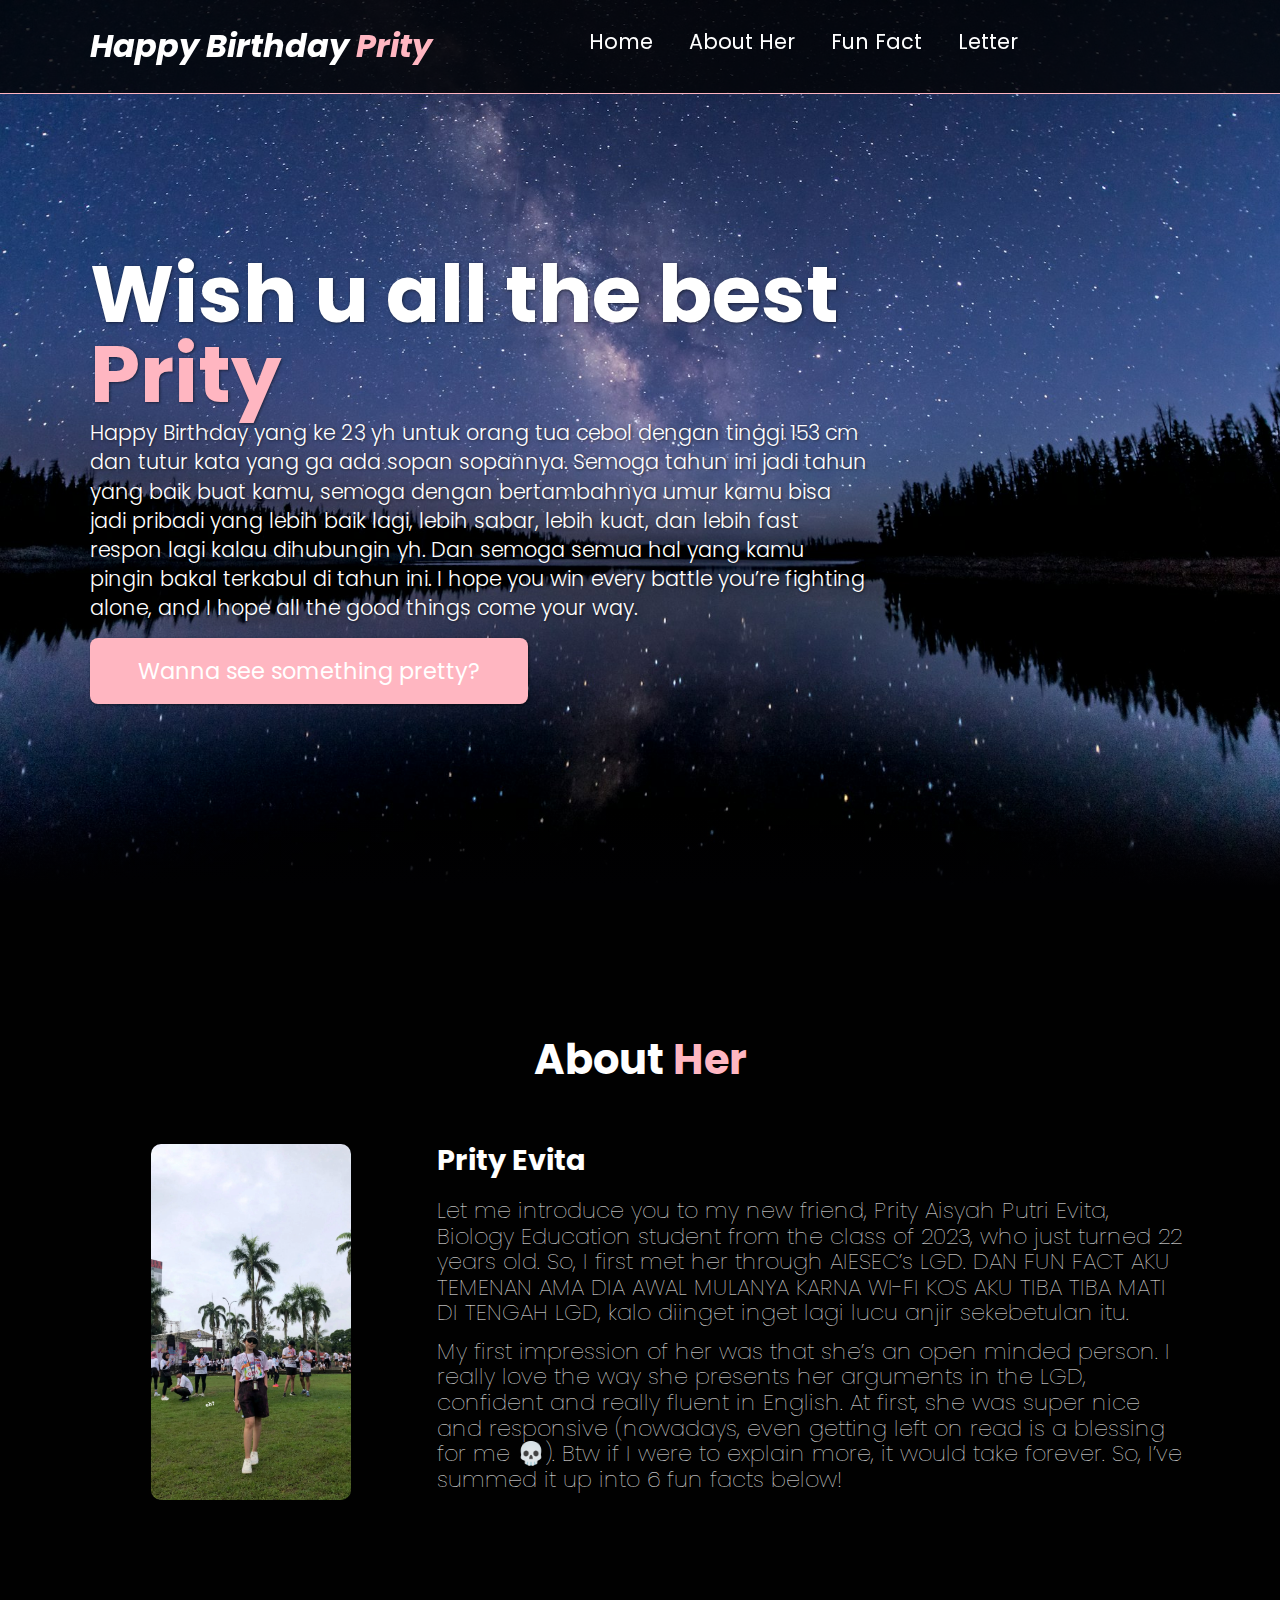
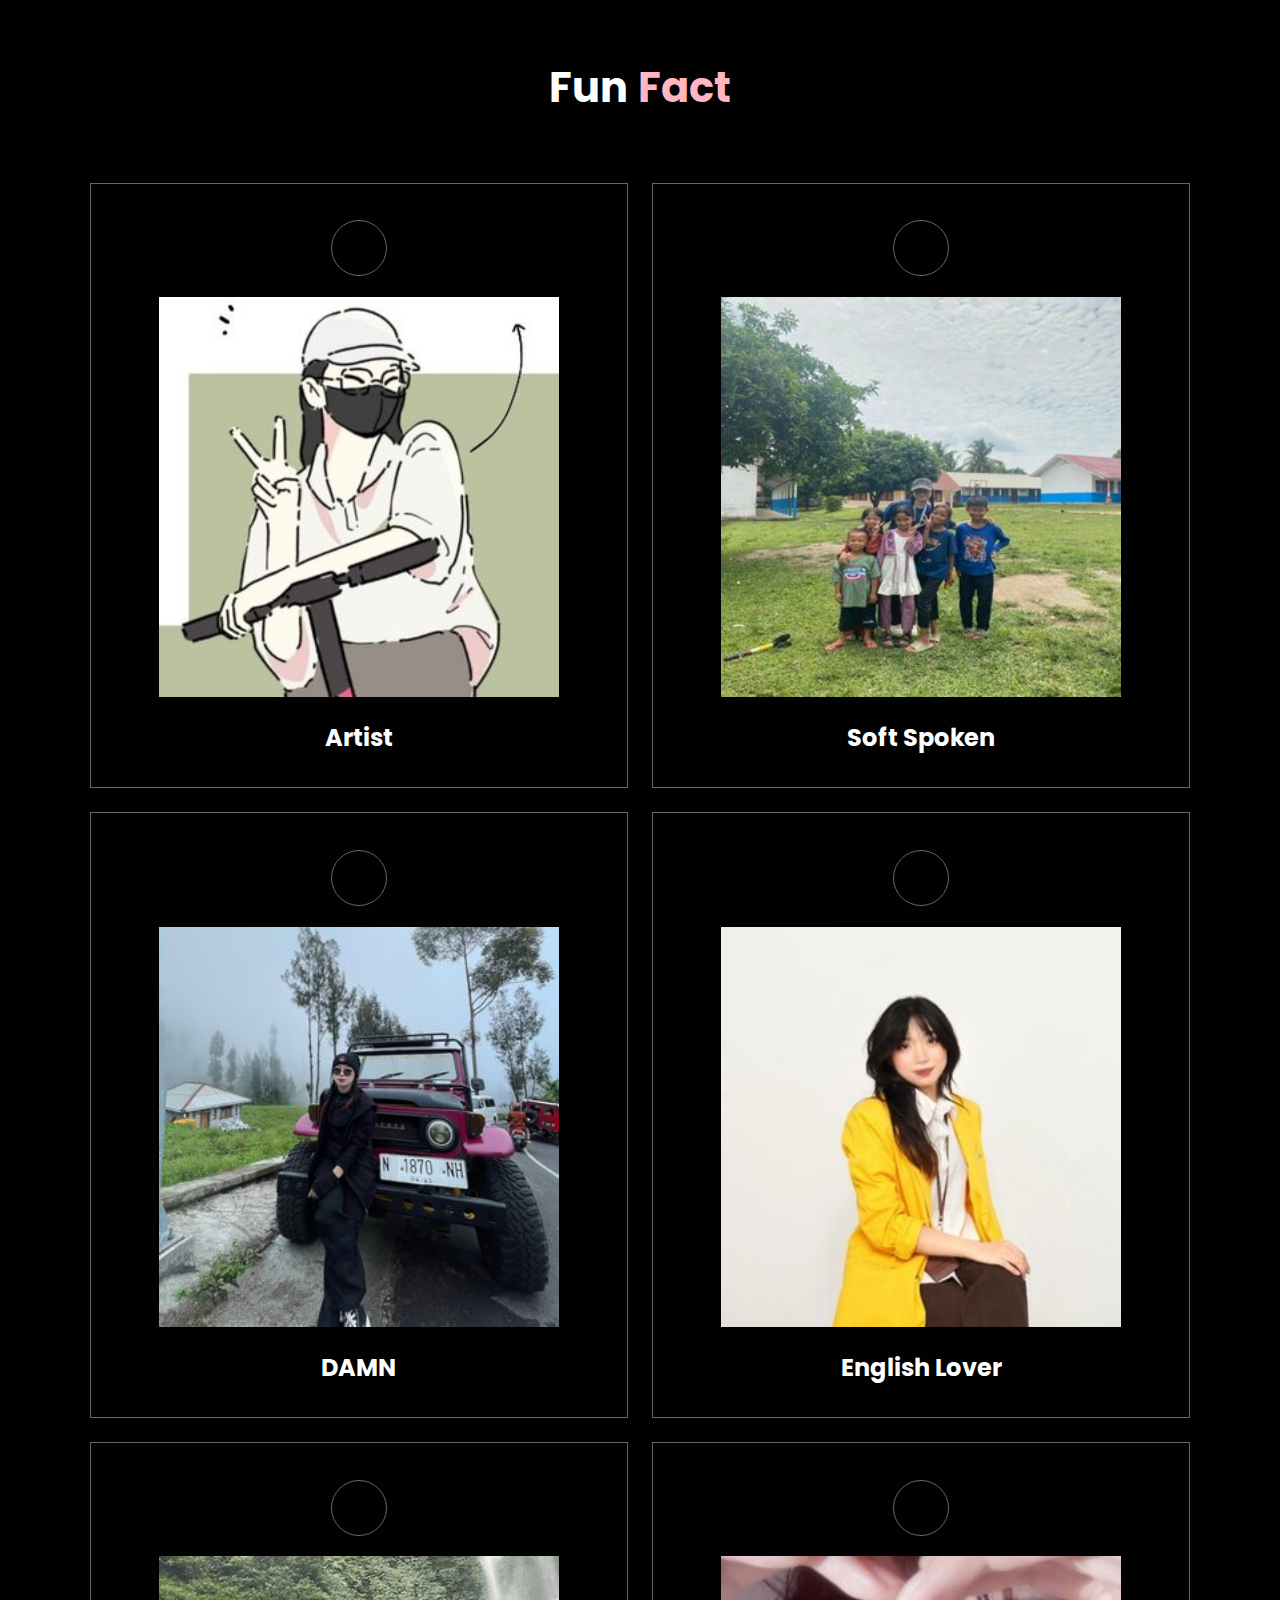
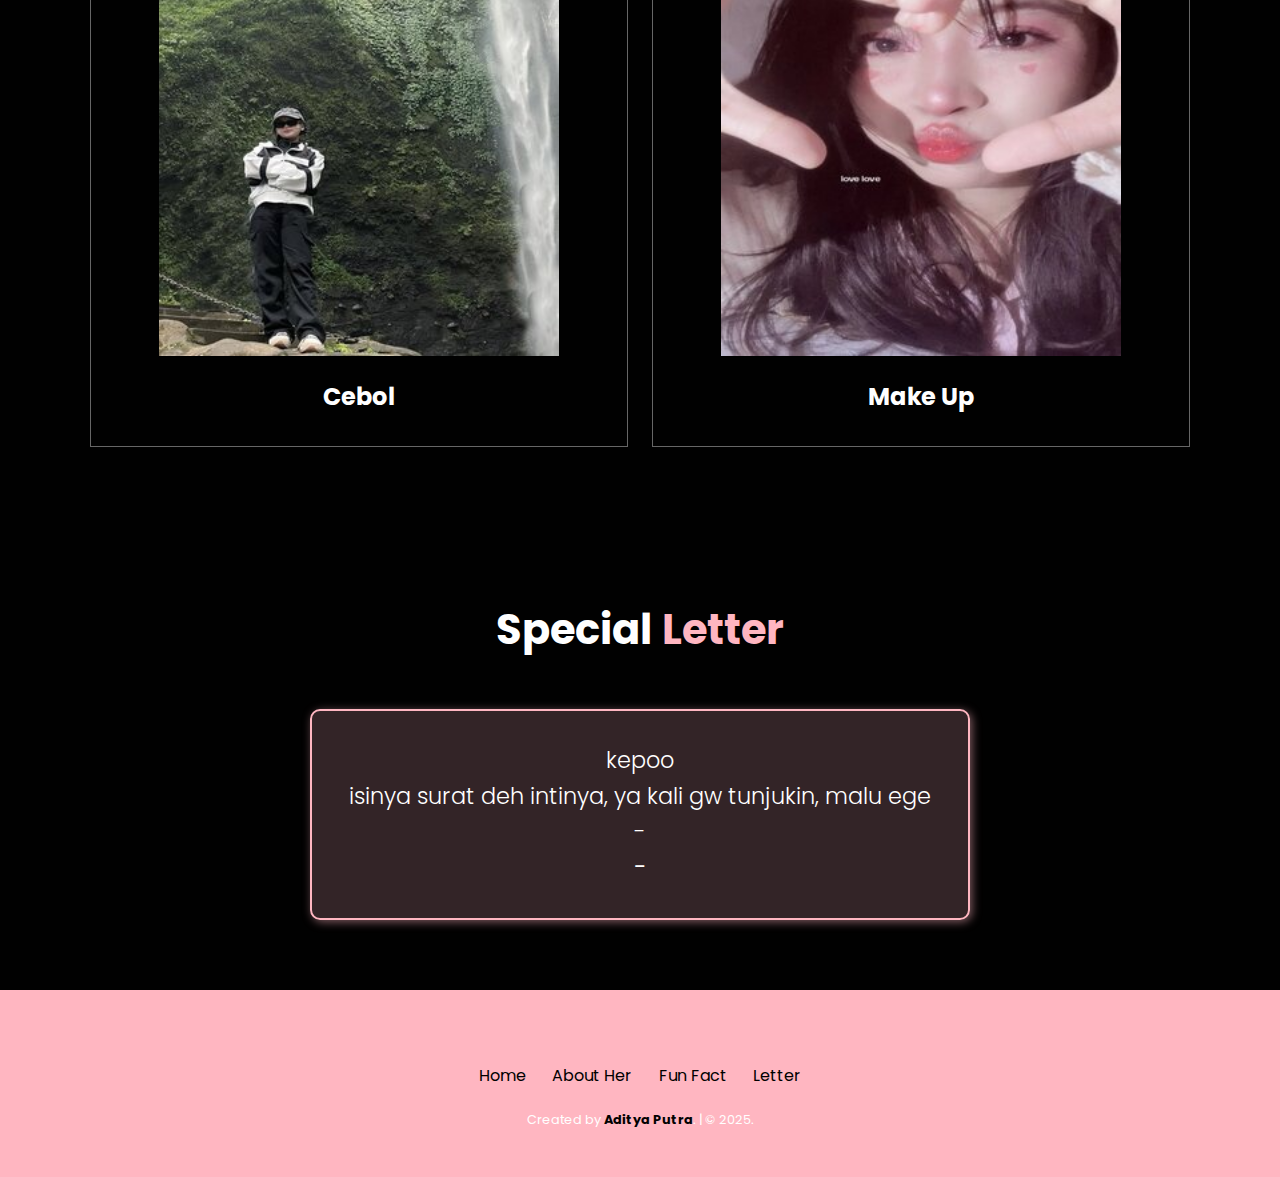
==== index.html @ 090bb0e9 "Add files via upload" ====
<!DOCTYPE html>
<html lang="en">
<head>
    <meta charset="UTF-8">
    <meta name="viewport" content="width=device-width, initial-scale=1.0">
    <title>Happy Birthday Prity</title>

    <!-- FONTS -->
    <link rel="preconnect" href="https://fonts.googleapis.com">
    <link rel="preconnect" href="https://fonts.gstatic.com" crossorigin>
    <link href="https://fonts.googleapis.com/css2?family=Poppins:ital,wght@0,100;0,300;0,400;0,700;1,700&display=swap" rel="stylesheet">

    <!-- FEATHER ICONS -->
    <script src="https://unpkg.com/feather-icons"></script>

    <!-- MY STYLE -->
    <link rel="stylesheet" href="css/style.css">
</head>
<body>

    <!-- NAVBAR STARTS -->
     <nav class="navbar">
        <a href="#" class="navbar-logo">Happy Birthday<span> Prity</span></a>

        <div class="navbar-nav">
            <a href="#home">Home</a>
            <a href="#about">About Her</a>
            <a href="#fun">Fun Fact</a>
            <a href="#letter">Letter</a>  
        </div>

        <div class="navbar-extra">
            <a href="#" id="hamburger-menu"><i data-feather="menu"></i></a>
        </div>
     </nav>
    <!-- NAVBAR end -->

    <!-- HERO SECTION START -->
     <section class="hero" id="home">
        <main class="content">
            <h1>Wish u all the best<span> Prity</span></h1>
            <p>Happy Birthday yang ke 23 yh untuk orang tua cebol dengan tinggi 153 cm dan tutur kata yang ga ada sopan sopannya. Semoga tahun ini jadi tahun yang baik buat kamu, semoga dengan bertambahnya umur kamu bisa jadi pribadi yang lebih baik lagi, lebih sabar, lebih kuat, dan lebih fast respon lagi kalau dihubungin yh. Dan semoga semua hal yang kamu pingin bakal terkabul di tahun ini. I hope you win every battle you’re fighting alone, and I hope all the good things come your way. </p>
            <a href="flower.html" class="cta">Wanna see something pretty?</a>
        </main>
     </section>
    <!-- HERO SECTION END -->

    <!-- ABOUT SECTION START-->
     <section id="about" class="about">
        <h2>About <span>Her</span></h2>

        <div class="row">
            <div class="about-img">
                <img src="img/about-her.webp" alt="About Her">
            </div>
            <div class="content">
                <h3>Prity Evita</h3>
                <p>Let me introduce you to my new friend, Prity Aisyah Putri Evita, Biology Education student from the class of 2023, who just turned 22 years old.
                    So, I first met her through AIESEC’s LGD. DAN FUN FACT AKU TEMENAN AMA DIA AWAL MULANYA KARNA WI-FI KOS AKU TIBA TIBA MATI DI TENGAH LGD, kalo diinget inget lagi lucu anjir sekebetulan itu.</p>
            
                <p>My first impression of her was that she’s an open minded person. I really love the way she presents her arguments in the LGD, confident and really fluent in English. At first, she was super nice and responsive (nowadays, even getting left on read is a blessing for me 💀). Btw if I were to explain more, it would take forever. So, I’ve summed it up into 6 fun facts below!</p>
            </div>
        </div>
     </section>
    <!-- ABOUT END -->

    <!-- Fun Fact Start -->
     
    <section id="fun" class="fun">
        
        <h2>Fun <span>Fact</span></h2>

        <div class="row">
            <div class="product-card">
                <div class="product-icons">
                    <a href="#" class="item-detail-button"><i data-feather="eye"></i></a>
                </div>
                <div class="product-image">
                    <img src="img/menu/1.jpg" alt="Product 1">
                </div>
                <div class="product-content">
                    <h3>Artist</h3>
                </div>
            </div>
            <div class="product-card">
                <div class="product-icons">
                    <a href="#" class="item-detail-button"><i data-feather="eye"></i></a>
                </div>
                <div class="product-image">
                    <img src="img/menu/2.jpg" alt="Product 1">
                </div>
                <div class="product-content">
                    <h3>Soft Spoken</h3>
                </div>
            </div>
            <div class="product-card">
                <div class="product-icons">
                    <a href="#" class="item-detail-button"><i data-feather="eye"></i></a>
                </div>
                <div class="product-image">
                    <img src="img/menu/3.jpg" alt="Product 1">
                </div>
                <div class="product-content">
                    <h3>DAMN</h3>
                </div>
            </div>
            <div class="product-card">
                <div class="product-icons">
                    <a href="#" class="item-detail-button"><i data-feather="eye"></i></a>
                </div>
                <div class="product-image">
                    <img src="img/menu/4.jpg" alt="Product 1">
                </div>
                <div class="product-content">
                    <h3>English Lover</h3>
                </div>
            </div>
            <div class="product-card">
                <div class="product-icons">
                    <a href="#" class="item-detail-button"><i data-feather="eye"></i></a>
                </div>
                <div class="product-image">
                    <img src="img/menu/5.jpg" alt="Product 1">
                </div>
                <div class="product-content">
                    <h3>Cebol</h3>
                </div>
            </div>
            <div class="product-card">
                <div class="product-icons">
                    <a href="#" class="item-detail-button"><i data-feather="eye"></i></a>
                </div>
                <div class="product-image">
                    <img src="img/menu/6.jpg" alt="Product 1">
                </div>
                <div class="product-content">
                    <h3>Make Up</h3>
                </div>
            </div>
        </div>

    </section>

    <!-- Fun Fact End -->

    <!-- Modal start -->
   <div class="modal" id="item-detail-modal">
    <div class="modal-container">
        <a href="#" class="close-icon"><i data-feather="x"></i></a>
        <div class="modal-content">
            <img id="modal-image" src="" alt="Product Image">
            <div class="product-content">
                <h3 id="modal-title">Produk</h3>
                <p id="modal-description">Deskripsi produk.</p>
            </div>
        </div>
    </div>
</div>
<!-- Modal end -->

<!-- LETTER SECTION START -->
<section id="letter" class="letter">
    <h2>Special <span>Letter</span></h2>
    <div class="letter-container">
        <p>kepoo</p>
        <p>
            isinya surat deh intinya, ya kali gw tunjukin, malu ege
        </p>
        <p>-</p>
        <p><strong>-</strong></p>
    </div>
</section>
<!-- LETTER SECTION END -->

<!-- FOOTER START -->
 <footer>
    <div class="socials">
        <a href="https://www.instagram.com/m.aditya_putra_/"><i data-feather="instagram"></i></a>
        <a href="https://www.linkedin.com/in/muhammad-aditya-nirwansya-putra-511182296/"><i data-feather="linkedin"></i></a>
    </div>

    <div class="links">
        <a href="#home">Home</a>
        <a href="#about">About Her</a>
        <a href="#fun">Fun Fact</a>
        <a href="#letter">Letter</a> 
    </div>

    <div class="credit">
        <p>Created by <a href="">Aditya Putra</a>. | &copy; 2025.</p>
    </div>
 </footer>
 
<!-- FOOTER END -->


    <!-- FEATHER ICONS -->
    <script>
        feather.replace()
      </script>

    <!-- MY JAVASCRIPT -->
    <script src="js/script.js"></script>
    
</body>
</html>
---- css/style.css ----
:root {
    --primary: lightpink;
    --bg: #010101;
}

* {
    margin: 0;
    padding: 0;
    box-sizing: border-box;
    outline: none;
    border: none;
    text-decoration: none;
}

html {
    scroll-behavior: smooth;
}

body {
    font-family: 'Poppins', sans-serif;
    background-color: var(--bg);
    color: white; 
}

/* NAVBAR */

.navbar {
    display: flex;
    justify-content: space-between;
    align-items: center;
    flex-wrap: nowrap;
    padding: 1.4rem 7%;
    background-color: rgba(1, 1, 1, 0.8);
    border-bottom: 1px solid lightpink;
    position: fixed;
    top: 0;
    left: 0;
    right: 0;
    z-index: 9999;

}


.navbar .navbar-logo {
    font-size: 2rem;
    font-weight: 700;
    color: #fff;
    font-style: italic;

}

.navbar .navbar-logo span {
    color: lightpink;
}

.navbar .navbar-nav a{
    color: #fff;
    display: inline-block;
    font-size: 1.3rem;
    margin: 0 1rem;
}

.navbar .navbar-nav a:hover {
    color: lightpink;
}

.navbar .navbar-nav a::after {
    content: '';
    display: block;
    padding-bottom: 0.5rem;
    border-bottom: 0.1rem solid lightblue;
    transform: scaleX(0);
    transition: 0.2s linear;
}

.navbar .navbar-nav a:hover::after {
    transform: scaleX(0.5);
}

.navbar .navbar-extra a {
    color: #fff;
    margin: 0 0.5rem;
}

.navbar .navbar-extra a:hover {
    color: lightpink;
}

#menu {
    display: none;
}



/* HERO SECTION */
.hero {
    min-height: 100vh;
    display: flex;
    align-items: center;
    background-image: url('../img/header.jpg');
    background-repeat: no-repeat ;
    background-size: cover;
    background-position: center;
    position: relative;
}

.hero::after {
    content: '';
    display: block;
    position: absolute;
    width: 100%;
    height: 20%;
    bottom: 0;
    background: linear-gradient(0deg, rgba(1 , 1, 3, 1) 8%, rgba(225, 255, 255, 0) 50%);
}

.hero .content {
    padding: 5rem 7% 1.4rem;
    max-width: 60rem;
}

.hero .content h1{
    font-size: 5em;
    color: #fff;
    text-shadow: 1px 1px 3px rgba(1 , 1, 3, 0.5);
    line-height: 1;
}

.hero .content h1 span{
    color: var(--primary);
}

.hero .content p{
    font-size: 1.3rem;
    margin-top: 0.3rem;
    line-height: 1.4;
    font-weight: 300;
    text-shadow: 1px 1px 3px rgba(1 , 1, 3, 0.5);
    
}

.hero .content .cta {
    margin-top: 1rem;
    display: inline-block;
    z-index: 10;
    position: relative;
    padding: 1rem 3rem;
    font-size: 1.4rem;
    color: #fff;
    background-color: var(--primary);
    border-radius: 0.5rem;
    box-shadow: 1px 1px 3px rgba(1,1,3,0.5);
}

/* ABOUT SECTION */

.about, .fun{
    padding: 8rem 7% 1.4rem;
}


.about h2, .fun h2{
    text-align: center;
    font-size: 2.6rem;
    margin-bottom: 3rem;
}

.about h2 span, .fun h2 span{
    color: var(--primary);
}

.about .row {
    display: flex;
    align-items: center;
    gap: 1.5rem; 
}

.about .row .about-img {
    flex: 1 1 30%;
    display: flex;
    justify-content: center;
}

.about .row .about-img img {
    width: 100%;
    max-width: 200px; 
    border-radius: 10px;
}

.about .row .content {
    flex: 1 1 70%; 
}

.about .row .content h3 {
    font-size: 1.8rem;
    margin-bottom: 1rem;
}

.about .row .content p {
    margin-bottom: 0.8rem;
    font-size: 1.4rem;
    font-weight: 100;
    line-height: 1.6rem;
}

/* Fun Fact Sect START */

.fun .row{
    display: grid;
    grid-template-columns: repeat(auto-fit, minmax(30rem, 1fr));
    gap: 1.5rem;
    margin-top: 4rem;
}

.fun .product-card{
    text-align: center;
    border: 1px solid #666;
    padding: 2rem;
}

.fun .product-icons{
    display: flex;
    justify-content: center;
    gap: 0.5rem;
}

.fun .product-icons a{
    width: 3.5rem;
    height: 3.5rem;
    color: #fff;
    margin: 0.3rem;
    border: 1px solid #666;
    border-radius: 50%;
    display: flex;
    justify-content: center;
    align-items: center;
}

.fun .product-icons a:hover{
    background-color: var(--primary);
    border: 1px solid var(--primary);
}

.fun .product-image{
    padding: 1rem 0;
}

.fun .product-image img{
    height: 25rem;
}

.fun .product-content h3{
    font-size: 1.5rem;
}
/* Fun Fact Sect END */

/* Modal Box Start */
/* Item Detail */

.modal {
   display: none;
   position: fixed;
   z-index: 9999; 
   left: 0;
   top: 0;
   width: 100%;
   height: 100%;
   overflow: auto;
   background-color: rgba(0, 0, 0, 0.7);
}

.modal-container{
    position: relative;
    background-color: #fefefe;
    color: var(--bg);
    margin: 15% auto;
    padding: 1.2rem;
    border:1px solid #666 ;
    width: 80%;
    animation: animateModal 0.5s;
}

/* Modal Animation */
@keyframes animateModal {
    from{
        top: -300px;
        opacity: 0;
    }
    to {
        top: 0;
        opacity: 1;
    }
}

.modal-container .close-icon {
    position: absolute;
    right: 1rem;
}


.modal-content {
    display: flex;
    flex-wrap: nowrap;
}

.modal-content img{
    height: 10rem;
    margin-right: 2rem;
    margin-bottom: 2rem;
}

.modal-content p{
    font-size: 1.2rem;
    line-height: 1.8rem;
    margin-top: 1.2rem;
}

.modal-content a{
    display: flex;
    gap: 1rem;
    width: 12rem;
    background-color: var(--primary);
    color: #fff;
    margin-top: 1rem;
    padding: 1rem 1.6rem;
}


/* Modal Box END */

/* LETTER SECTION STYLE */
.letter {
    padding: 8rem 7% 1.4rem;
    text-align: center;
}

.letter h2 {
    font-size: 2.6rem;
    margin-bottom: 3rem;
}

.letter h2 span {
    color: var(--primary);
}

.letter-container {
    background: rgba(255, 182, 193, 0.2);
    border: 2px solid var(--primary);
    padding: 2rem;
    margin: 0 auto;
    width: 60%;
    border-radius: 10px;
    box-shadow: 2px 2px 10px rgba(255, 182, 193, 0.5);
}

.letter-container p {
    font-size: 1.4rem;
    line-height: 1.6;
    font-weight: 300;
}
/* Letter section End */

/* Footer Start */
footer {
    background-color: var(--primary);
    text-align: center;
    padding: 1rem 0 3rem;
    margin-top: 3rem;
}

footer .socials {
    padding: 1rem 0;
}

footer .socials a{
    color: black;
    margin: 1rem;
}

footer .socials a:hover,
footer .links a:hover {
    color: #fff;
}

footer .links{
    margin-bottom: 1.4rem;
}

footer .links a{
    color: black;
    padding: 0.7rem 0.7rem;
}

footer .credit {
    font-size: 0.8rem;
}

footer .credit a{
    color: var(--bg);
    font-weight: 700;
}

/* Footer END */


/* MEDIA QUERIES */

/* LAPTOP */
@media (max-width: 500px) {
    html {
        font-size: 75%;
    }
}
 
/* TABLET */
@media (max-width: 768px) {
    html {
        font-size: 62.5%;
    }
    #menu {
        display: inline-block;
    }
    
    .navbar .navbar-nav {
        position: absolute;
        top: 100%;
        right: -100%;
        background-color: #fff;
        width: 30rem;
        height: 100vh;
        transition: 0.3s;
    }

    .navbar .navbar-nav.active {
        right: 0;
    }

    .navbar .navbar-nav a{
        color: var(--bg);
        display: block;
        margin: 1.5rem;
        padding: 0.5rem;
        font-size: 2rem;
    }

    .navbar .navbar-nav a::after {
        transform-origin: 0 0;
    }
    .navbar .navbar-nav a:hover::after {
        transform: scaleX(0.2);
    }

    .about .row{
        flex-wrap: wrap;
    }

    .about .row .about-img img{
        height: 24rem;
        object-fit: cover;
        object-position: center;
    }

    .about .row .content {
        padding: 0;
    }

    .about .row .content h3 {
        margin-top: 1rem;
        font-size: 2rem;
    }

    .about .row .content p {
        font-size: 1.6rem;
    }

    .fun p {
        font-size: 1.2rem;
    } 

    .modal-content{
        flex-wrap: wrap;
    }
}



/* MOBILE */
@media (max-width: 450px) {
    html {
        font-size: 55%;
    }
}
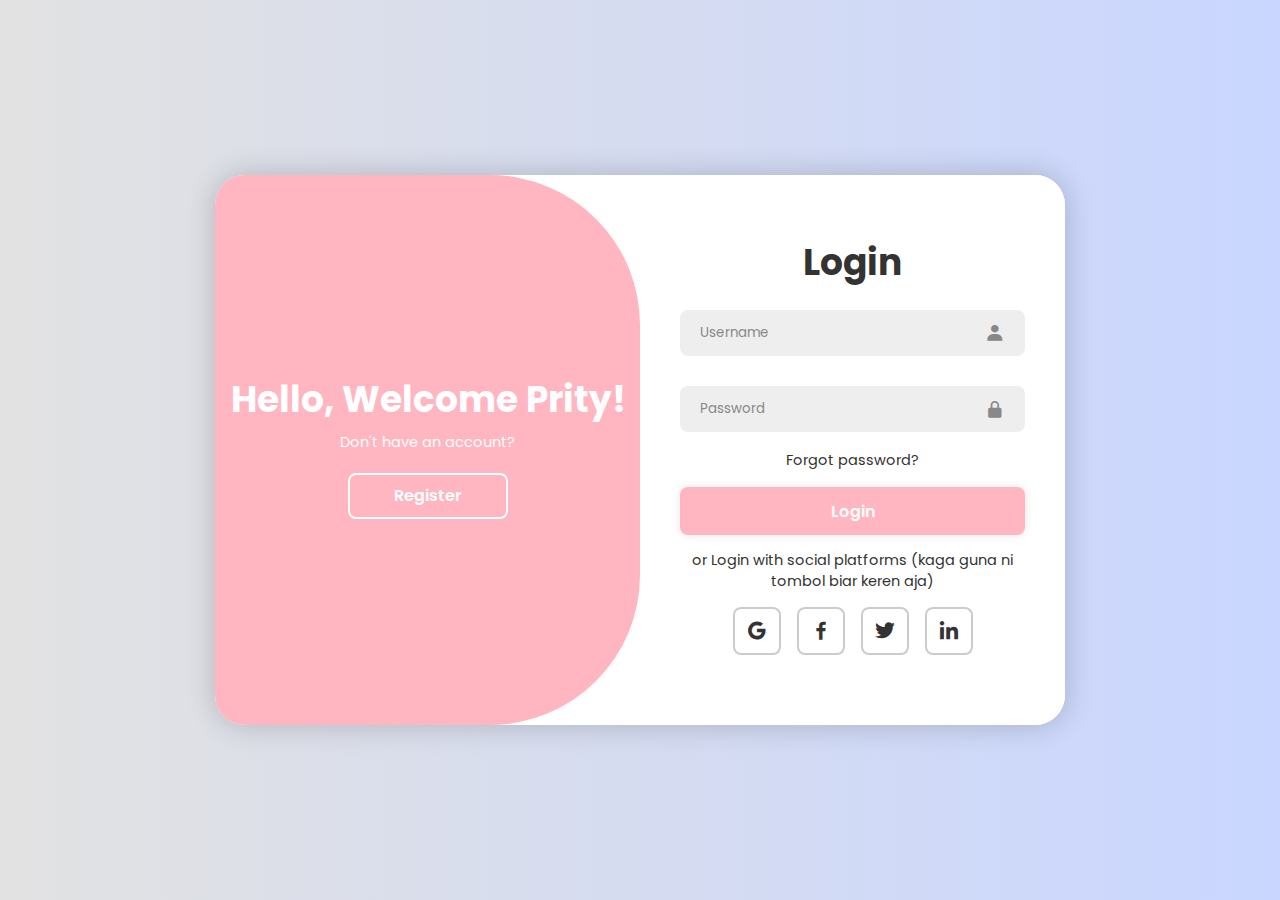
==== commit b4c5499f: "Update and rename Login page/login.html to index.html" ====
--- a/index.html
+++ b/index.html
@@ -3,204 +3,82 @@
 <head>
     <meta charset="UTF-8">
     <meta name="viewport" content="width=device-width, initial-scale=1.0">
-    <title>Happy Birthday Prity</title>
+    <title>Responsive login and registration</title>
 
-    <!-- FONTS -->
-    <link rel="preconnect" href="https://fonts.googleapis.com">
-    <link rel="preconnect" href="https://fonts.gstatic.com" crossorigin>
-    <link href="https://fonts.googleapis.com/css2?family=Poppins:ital,wght@0,100;0,300;0,400;0,700;1,700&display=swap" rel="stylesheet">
-
-    <!-- FEATHER ICONS -->
-    <script src="https://unpkg.com/feather-icons"></script>
-
-    <!-- MY STYLE -->
-    <link rel="stylesheet" href="css/style.css">
+    <link href='https://unpkg.com/boxicons@2.1.4/css/boxicons.min.css' rel='stylesheet'>
+    <link rel="stylesheet" href="../css/login.css">
 </head>
 <body>
-
-    <!-- NAVBAR STARTS -->
-     <nav class="navbar">
-        <a href="#" class="navbar-logo">Happy Birthday<span> Prity</span></a>
-
-        <div class="navbar-nav">
-            <a href="#home">Home</a>
-            <a href="#about">About Her</a>
-            <a href="#fun">Fun Fact</a>
-            <a href="#letter">Letter</a>  
+    
+    <div class="container">
+        <div class="form-box login">
+            <form action="">
+                <h1>Login</h1>
+                <div class="input-box">
+                    <input type="text" placeholder="Username" required>
+                    <i class='bx bxs-user'></i>
+                </div>
+                <div class="input-box">
+                    <input type="password" placeholder="Password" required>
+                    <i class='bx bxs-lock-alt'></i>
+                </div>
+                <div class="forgot-link">
+                    <a href="#">Forgot password?</a>
+                </div>
+                <button type="submit" class="btn"> Login</button>
+                <p>or Login with social platforms (kaga guna ni tombol biar keren aja)</p>
+                <div class="social-icons">
+                    <a href="#"><i class='bx bxl-google' ></i></a>
+                    <a href="#"><i class='bx bxl-facebook' ></i></a>
+                    <a href="#"><i class='bx bxl-twitter' ></i></a>
+                    <a href="#"><i class='bx bxl-linkedin' ></i></a>
+                </div>
+            </form>
         </div>
 
-        <div class="navbar-extra">
-            <a href="#" id="hamburger-menu"><i data-feather="menu"></i></a>
-        </div>
-     </nav>
-    <!-- NAVBAR end -->
-
-    <!-- HERO SECTION START -->
-     <section class="hero" id="home">
-        <main class="content">
-            <h1>Wish u all the best<span> Prity</span></h1>
-            <p>Happy Birthday yang ke 23 yh untuk orang tua cebol dengan tinggi 153 cm dan tutur kata yang ga ada sopan sopannya. Semoga tahun ini jadi tahun yang baik buat kamu, semoga dengan bertambahnya umur kamu bisa jadi pribadi yang lebih baik lagi, lebih sabar, lebih kuat, dan lebih fast respon lagi kalau dihubungin yh. Dan semoga semua hal yang kamu pingin bakal terkabul di tahun ini. I hope you win every battle you’re fighting alone, and I hope all the good things come your way. </p>
-            <a href="flower.html" class="cta">Wanna see something pretty?</a>
-        </main>
-     </section>
-    <!-- HERO SECTION END -->
-
-    <!-- ABOUT SECTION START-->
-     <section id="about" class="about">
-        <h2>About <span>Her</span></h2>
-
-        <div class="row">
-            <div class="about-img">
-                <img src="img/about-her.webp" alt="About Her">
-            </div>
-            <div class="content">
-                <h3>Prity Evita</h3>
-                <p>Let me introduce you to my new friend, Prity Aisyah Putri Evita, Biology Education student from the class of 2023, who just turned 22 years old.
-                    So, I first met her through AIESEC’s LGD. DAN FUN FACT AKU TEMENAN AMA DIA AWAL MULANYA KARNA WI-FI KOS AKU TIBA TIBA MATI DI TENGAH LGD, kalo diinget inget lagi lucu anjir sekebetulan itu.</p>
-            
-                <p>My first impression of her was that she’s an open minded person. I really love the way she presents her arguments in the LGD, confident and really fluent in English. At first, she was super nice and responsive (nowadays, even getting left on read is a blessing for me 💀). Btw if I were to explain more, it would take forever. So, I’ve summed it up into 6 fun facts below!</p>
-            </div>
-        </div>
-     </section>
-    <!-- ABOUT END -->
-
-    <!-- Fun Fact Start -->
-     
-    <section id="fun" class="fun">
-        
-        <h2>Fun <span>Fact</span></h2>
-
-        <div class="row">
-            <div class="product-card">
-                <div class="product-icons">
-                    <a href="#" class="item-detail-button"><i data-feather="eye"></i></a>
+        <div class="form-box register">
+            <form action="">
+                <h1>Registration</h1>
+                <div class="input-box">
+                    <input type="text" placeholder="Username" required>
+                    <i class='bx bxs-user'></i>
                 </div>
-                <div class="product-image">
-                    <img src="img/menu/1.jpg" alt="Product 1">
+                <div class="input-box">
+                    <input type="email" placeholder="Email" required>
+                    <i class='bx bxs-envelope'></i>
                 </div>
-                <div class="product-content">
-                    <h3>Artist</h3>
+                <div class="input-box">
+                    <input type="password" placeholder="Password" required>
+                    <i class='bx bxs-lock-alt'></i>
                 </div>
-            </div>
-            <div class="product-card">
-                <div class="product-icons">
-                    <a href="#" class="item-detail-button"><i data-feather="eye"></i></a>
+                <div class="forgot-link">
+                    <a href="#">kagak perlu register dah aku bikin akunnya</a>
                 </div>
-                <div class="product-image">
-                    <img src="img/menu/2.jpg" alt="Product 1">
+                <button type="submit" class="btn">Register</button>
+                <p>or Register with social platforms (kaga guna ni tombol biar keren aja)</p>
+                <div class="social-icons">
+                    <a href="#"><i class='bx bxl-google' ></i></a>
+                    <a href="#"><i class='bx bxl-facebook' ></i></a>
+                    <a href="#"><i class='bx bxl-twitter' ></i></a>
+                    <a href="#"><i class='bx bxl-linkedin' ></i></a>
                 </div>
-                <div class="product-content">
-                    <h3>Soft Spoken</h3>
-                </div>
-            </div>
-            <div class="product-card">
-                <div class="product-icons">
-                    <a href="#" class="item-detail-button"><i data-feather="eye"></i></a>
-                </div>
-                <div class="product-image">
-                    <img src="img/menu/3.jpg" alt="Product 1">
-                </div>
-                <div class="product-content">
-                    <h3>DAMN</h3>
-                </div>
-            </div>
-            <div class="product-card">
-                <div class="product-icons">
-                    <a href="#" class="item-detail-button"><i data-feather="eye"></i></a>
-                </div>
-                <div class="product-image">
-                    <img src="img/menu/4.jpg" alt="Product 1">
-                </div>
-                <div class="product-content">
-                    <h3>English Lover</h3>
-                </div>
-            </div>
-            <div class="product-card">
-                <div class="product-icons">
-                    <a href="#" class="item-detail-button"><i data-feather="eye"></i></a>
-                </div>
-                <div class="product-image">
-                    <img src="img/menu/5.jpg" alt="Product 1">
-                </div>
-                <div class="product-content">
-                    <h3>Cebol</h3>
-                </div>
-            </div>
-            <div class="product-card">
-                <div class="product-icons">
-                    <a href="#" class="item-detail-button"><i data-feather="eye"></i></a>
-                </div>
-                <div class="product-image">
-                    <img src="img/menu/6.jpg" alt="Product 1">
-                </div>
-                <div class="product-content">
-                    <h3>Make Up</h3>
-                </div>
-            </div>
+            </form>
         </div>
 
-    </section>
-
-    <!-- Fun Fact End -->
-
-    <!-- Modal start -->
-   <div class="modal" id="item-detail-modal">
-    <div class="modal-container">
-        <a href="#" class="close-icon"><i data-feather="x"></i></a>
-        <div class="modal-content">
-            <img id="modal-image" src="" alt="Product Image">
-            <div class="product-content">
-                <h3 id="modal-title">Produk</h3>
-                <p id="modal-description">Deskripsi produk.</p>
+        <div class="toggle-box">
+            <div class="toggle-panel toggle-left">
+                <h1>Hello, Welcome Prity!</h1>
+                <p>Don't have an account?</p>
+                <button class="btn register-btn">Register</button>
+            </div>
+            <div class="toggle-panel toggle-right">
+                <h1>Welcome Back Prity!</h1>
+                <p>Already have an account?</p>
+                <button class="btn login-btn">Login</button>
             </div>
         </div>
     </div>
-</div>
-<!-- Modal end -->
-
-<!-- LETTER SECTION START -->
-<section id="letter" class="letter">
-    <h2>Special <span>Letter</span></h2>
-    <div class="letter-container">
-        <p>kepoo</p>
-        <p>
-            isinya surat deh intinya, ya kali gw tunjukin, malu ege
-        </p>
-        <p>-</p>
-        <p><strong>-</strong></p>
-    </div>
-</section>
-<!-- LETTER SECTION END -->
-
-<!-- FOOTER START -->
- <footer>
-    <div class="socials">
-        <a href="https://www.instagram.com/m.aditya_putra_/"><i data-feather="instagram"></i></a>
-        <a href="https://www.linkedin.com/in/muhammad-aditya-nirwansya-putra-511182296/"><i data-feather="linkedin"></i></a>
-    </div>
-
-    <div class="links">
-        <a href="#home">Home</a>
-        <a href="#about">About Her</a>
-        <a href="#fun">Fun Fact</a>
-        <a href="#letter">Letter</a> 
-    </div>
-
-    <div class="credit">
-        <p>Created by <a href="">Aditya Putra</a>. | &copy; 2025.</p>
-    </div>
- </footer>
- 
-<!-- FOOTER END -->
-
-
-    <!-- FEATHER ICONS -->
-    <script>
-        feather.replace()
-      </script>
-
-    <!-- MY JAVASCRIPT -->
-    <script src="js/script.js"></script>
     
+    <script src="../js/login.js"></script>
 </body>
-</html>+</html>
--- a/css/login.css
+++ b/css/login.css
@@ -0,0 +1,274 @@
+@import url('https://fonts.googleapis.com/css2?family=Poppins:wght@300;400;500;600;700;800;900&display=swap');
+
+* {
+    margin: 0;
+    padding: 0;
+    box-sizing: border-box;
+    font-family: 'Poppins', sans-serif;
+}
+
+body {
+    display: flex;
+    justify-content: center;
+    align-items: center;
+    min-height: 100vh;
+    background: linear-gradient(90deg, #e2e2e2, #c9d6ff);
+}
+
+
+.container {
+    position: relative;
+    width: 850px;
+    height: 550px;
+    background: #fff;
+    border-radius: 30px;
+    box-shadow: 0 0 30px rgba(0, 0, 0, .2);
+    margin: 20px;
+    overflow: hidden;
+}
+
+.form-box {
+    position: absolute;
+    right: 0;
+    width: 50%;
+    height: 100%;
+    background: #fff;
+    display: flex;
+    align-items: center;
+    color: #333;
+    text-align: center;
+    padding: 40px;
+    z-index: 1;
+    transition: .6s ease-in-out 1.2s, visibility 0s 1s;
+}
+
+.container.active .form-box{
+    right: 50%;
+}
+
+.form-box.register {
+    visibility: hidden;
+}
+
+.container.active .form-box.register {
+    visibility: visible;
+}
+
+form {
+    width: 100%;
+}
+
+.container h1 {
+    font-size: 36px;
+    margin: -10px 0;
+
+}
+
+.input-box {
+    position: relative;
+    margin: 30px 0;
+}
+
+.input-box input{
+    width: 100%;
+    padding: 13px 50px 13px 20px;
+    background: #eee;
+    border-radius: 8px;
+    border: none;
+    outline: none;
+    font-size: 500;
+}
+
+.input-box input::placeholder {
+    color: #888;
+    font-weight: 400;
+}
+
+.input-box i {
+    position: absolute;
+    right: 20px;
+    top: 50%;
+    transform: translateY(-50%);
+    font-size: 20px;
+    color: #888;
+}
+
+.forgot-link {
+    margin: -15px 0 15px;
+}
+
+.forgot-link a {
+    font-size: 14.5px;
+    color: #333;
+    text-decoration: none;
+}
+
+.btn {
+    width: 100%;
+    height: 48px;
+    background: lightpink;
+    border-radius: 8px;
+    box-shadow: 0 0 10px rgba(0, 0, 0, .1);
+    border: none;
+    cursor: pointer;
+    font-size: 16px;
+    color: #fff;
+    font-weight: 600;
+}
+
+.container p {
+    font-size: 14.5px;
+    margin: 15px 0;
+}
+
+.social-icons{
+    display: flex;
+    justify-content: center;
+}
+
+.social-icons a{
+    display: inline-flex;
+    padding: 10px;
+    border: 2px solid #ccc;
+    border-radius: 8px;
+    font-size: 24px;
+    color: #333;
+    text-decoration: none;
+    margin: 0 8px;
+}
+
+.toggle-box {
+    position: absolute;
+    width: 100%;
+    height: 100%;
+}
+
+.toggle-box::before {
+    content: '';
+    position: absolute;
+    left: -250%;
+    width: 300%;
+    height: 100%;
+    background: lightpink;
+    border-radius: 150px;
+    z-index: 2;
+    transition: 1.8s ease-in-out;
+}
+
+.container.active .toggle-box::before{
+    left: 50%;
+}
+
+.toggle-panel {
+    position: absolute;
+    width: 50%;
+    height: 100%;
+    /* background: seagreen; */
+    color: #fff;
+    display: flex;
+    flex-direction: column;
+    justify-content: center;
+    align-items: center;
+    z-index: 2;
+    transition: .6s ease-in-out;
+}
+
+.toggle-panel.toggle-left {
+    left: 0;
+    transition-delay: 1.2s;
+}
+
+.container.container.active .toggle-panel.toggle-left {
+    left: -50%;
+    transition-delay: .6s;
+}
+
+.toggle-panel.toggle-right {
+    right: -50%;
+    transition-delay: .6s;
+}
+
+.container.active .toggle-panel.toggle-right {
+    right: 0;
+    transition-delay: 1.2s;
+}
+
+
+.toggle-panel p {
+    margin-bottom: 20px;
+}
+
+.toggle-panel .btn {
+    width: 160px;
+    height: 46px;
+    background: transparent;
+    border: 2px solid #fff;
+    box-shadow: none;
+}
+
+@media screen and (max-width: 650px) {
+
+    .container{
+        height: calc(100vh - 40px);
+    }
+    .form-box{
+        bottom: 0;
+        width: 100%;
+        height: 70%;
+    }
+
+    .container.active .form-box {
+        right: 0;
+        bottom: 30%;
+    }
+
+    .toggle-box::before{
+        left: 0;
+        top: -270%;
+        width: 100%;
+        height: 300%;
+        border-radius: 20vw;
+    }
+    
+    .container.active .toggle-box::before {
+        left: 0;
+        top: 70%;
+    }
+
+    .toggle-panel {
+        width: 100%;
+        height: 30%;
+    }
+
+    .toggle-panel.toggle-left{
+        top: 0;
+    }
+
+    .container.active .toggle-panel.toggle-left {
+        left: 0;
+        top: -30%;
+    }
+
+    .toggle-panel.toggle-right {
+        right: 0;
+        bottom: -30%;
+    }
+
+    .container.active .toggle-panel.toggle-right{
+        bottom: 0;
+    }
+}
+
+@media screen and (max-width: 400px) {
+    .form-box {
+        padding: 20px;
+    }
+
+    .toggle-panel h1{
+        font-size: 30px;
+    }
+
+}
+
+
+
